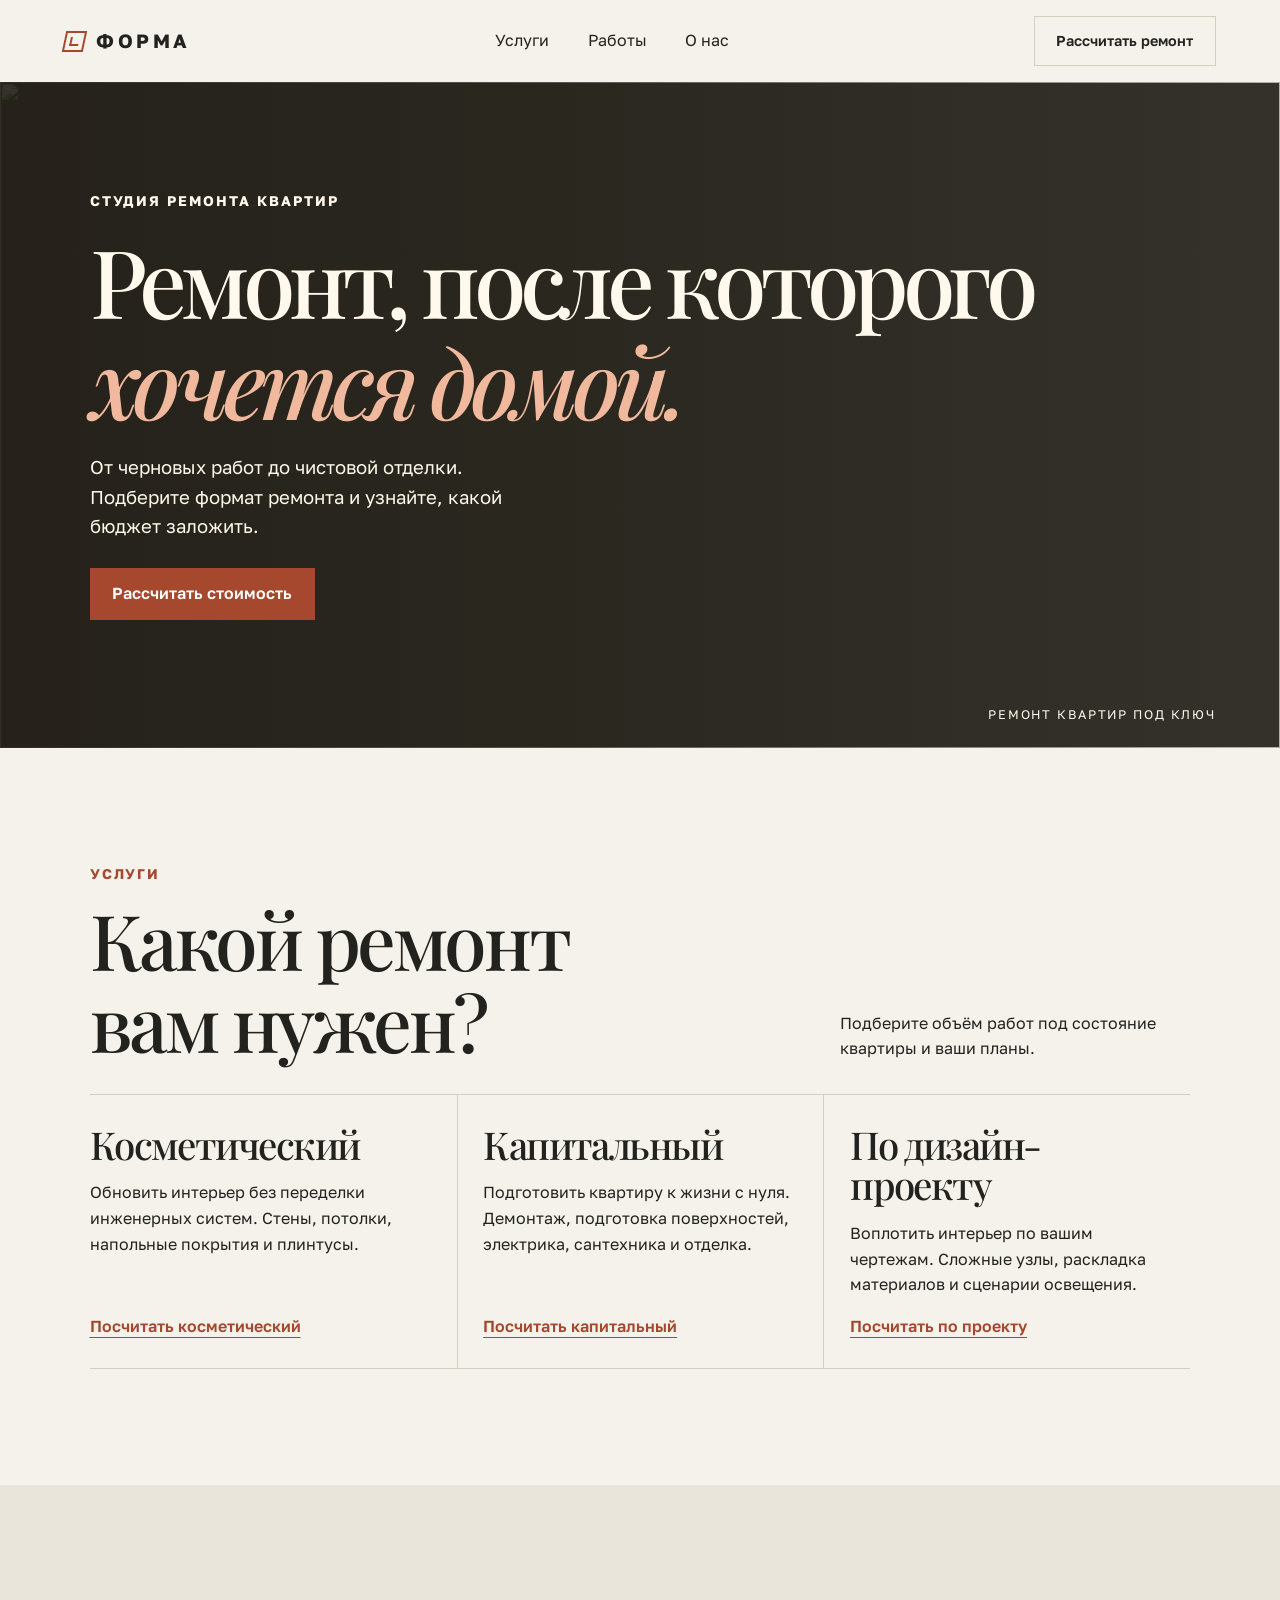
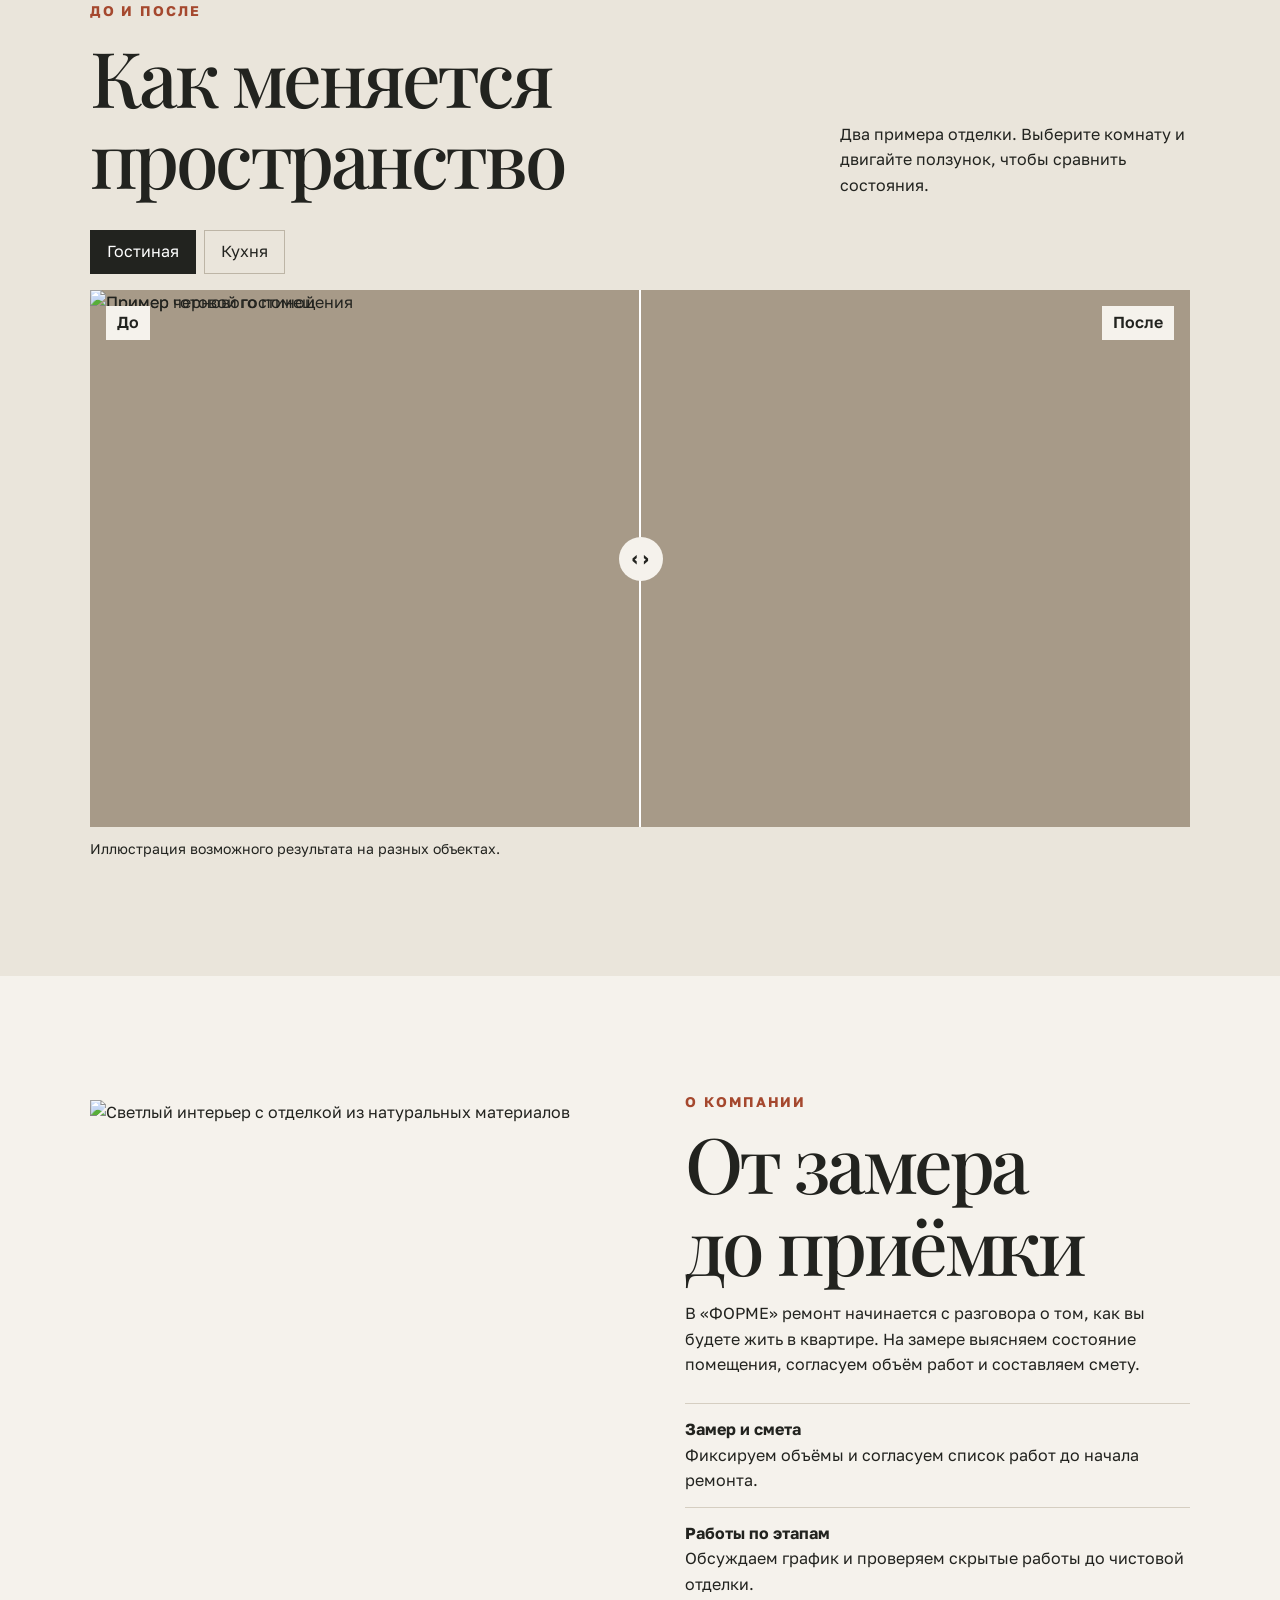
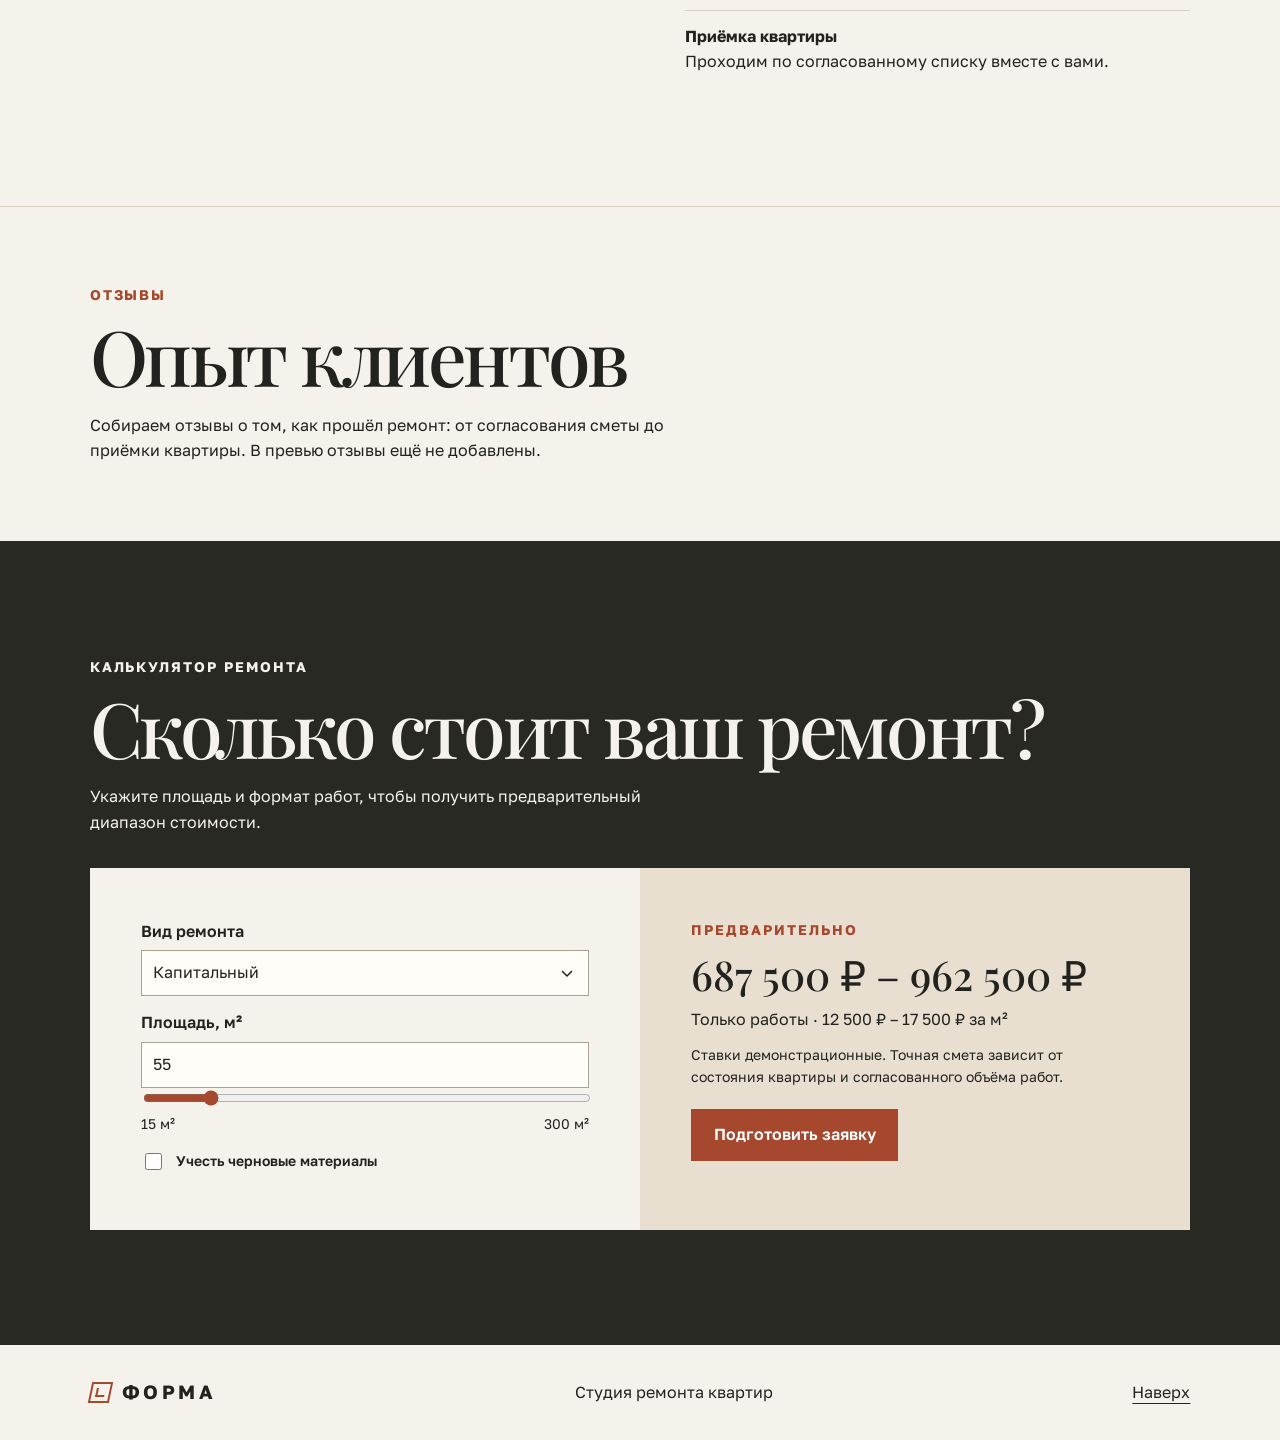
==== forma-remont/index.html @ f3035830 "Add Forma apartment renovation website" ====
<!doctype html>
<html lang="ru">
<head>
<meta charset="utf-8">
<meta name="viewport" content="width=device-width, initial-scale=1">
<meta name="description" content="Ремонт квартир под ключ. Выберите формат работ и рассчитайте предварительный бюджет по площади квартиры.">
<title>ФОРМА — ремонт квартир под ключ</title>
<link rel="stylesheet" href="https://fonts.googleapis.com/css2?family=Golos+Text:wght@400;500;600;700&family=Playfair+Display:ital,wght@0,500;0,600;1,500&display=swap">
<link rel="stylesheet" href="style.css">
<script src="app.js" defer></script>
</head>
<body>
<header id="top"><a class="brand" href="#top"><span class="mark" aria-hidden="true"></span>ФОРМА</a><nav aria-label="Разделы сайта"><a href="#services">Услуги</a><a href="#projects">Работы</a><a href="#about">О нас</a></nav><a class="outline" href="#estimate">Рассчитать ремонт</a></header>
<main>
<section class="hero" aria-labelledby="hero-title">
  <img src="https://images.unsplash.com/photo-1600210492486-724fe5c67fb0?auto=format&fit=crop&w=2000&q=85" alt="" fetchpriority="high">
  <div class="hero-content"><p class="eyebrow">Студия ремонта квартир</p><h1 id="hero-title">Ремонт, после которого<br> <em>хочется домой.</em></h1><p>От черновых работ до чистовой отделки. Подберите формат ремонта и узнайте, какой бюджет заложить.</p><a class="button" href="#estimate">Рассчитать стоимость</a></div>
  <span class="hero-foot">РЕМОНТ КВАРТИР ПОД КЛЮЧ</span>
</section>
<section id="services" class="section wrap">
  <p class="eyebrow accent">Услуги</p><div class="section-title"><h2>Какой ремонт<br> вам нужен?</h2><p>Подберите объём работ под состояние квартиры и ваши планы.</p></div>
  <div class="services">
    <article><h3>Косметический</h3><p>Обновить интерьер без переделки инженерных систем. Стены, потолки, напольные покрытия и плинтусы.</p><a href="#estimate" data-type="cosmetic">Посчитать косметический</a></article>
    <article><h3>Капитальный</h3><p>Подготовить квартиру к жизни с нуля. Демонтаж, подготовка поверхностей, электрика, сантехника и отделка.</p><a href="#estimate" data-type="capital">Посчитать капитальный</a></article>
    <article><h3>По дизайн-проекту</h3><p>Воплотить интерьер по вашим чертежам. Сложные узлы, раскладка материалов и сценарии освещения.</p><a href="#estimate" data-type="design">Посчитать по проекту</a></article>
  </div>
</section>
<section id="projects" class="section project-section">
  <div class="wrap"><p class="eyebrow accent">До и после</p><div class="section-title"><h2>Как меняется<br> пространство</h2><p>Два примера отделки. Выберите комнату и двигайте ползунок, чтобы сравнить состояния.</p></div>
  <div class="tabs" role="group" aria-label="Выбор комнаты"><button type="button" data-project="0" aria-pressed="true">Гостиная</button><button type="button" data-project="1" aria-pressed="false">Кухня</button></div>
  <div class="comparison" id="comparison">
    <img id="after" alt="Пример готовой гостиной" loading="lazy" src="https://images.unsplash.com/photo-1600210492486-724fe5c67fb0?auto=format&fit=crop&w=1600&q=85">
    <img id="before" alt="Пример чернового помещения" loading="lazy" src="https://decai.ai/images/homeDesign/compare/functionsBrief/img_interior_1_before.webp">
    <span class="before-tag" aria-hidden="true">До</span><span class="after-tag" aria-hidden="true">После</span><span class="divider" aria-hidden="true"><b>‹ ›</b></span>
    <input id="split" type="range" min="0" max="100" value="50" aria-label="Доля изображения до ремонта">
  </div>
  <p class="caption">Иллюстрация возможного результата на разных объектах.</p></div>
</section>
<section id="about" class="section wrap about">
  <img loading="lazy" src="https://images.unsplash.com/photo-1600566753086-00f18fb6b3ea?auto=format&fit=crop&w=1100&q=85" alt="Светлый интерьер с отделкой из натуральных материалов">
  <div><p class="eyebrow accent">О компании</p><h2>От замера<br> до приёмки</h2><p>В «ФОРМЕ» ремонт начинается с разговора о том, как вы будете жить в квартире. На замере выясняем состояние помещения, согласуем объём работ и составляем смету.</p>
  <dl><dt>Замер и смета</dt><dd>Фиксируем объёмы и согласуем список работ до начала ремонта.</dd><dt>Работы по этапам</dt><dd>Обсуждаем график и проверяем скрытые работы до чистовой отделки.</dd><dt>Приёмка квартиры</dt><dd>Проходим по согласованному списку вместе с вами.</dd></dl></div>
</section>
<section id="reviews" class="section reviews"><div class="wrap"><p class="eyebrow accent">Отзывы</p><h2>Опыт клиентов</h2><p>Собираем отзывы о том, как прошёл ремонт: от согласования сметы до приёмки квартиры. В превью отзывы ещё не добавлены.</p></div></section>
<section id="estimate" class="section estimate"><div class="wrap"><p class="eyebrow">Калькулятор ремонта</p><h2>Сколько стоит ваш ремонт?</h2><p class="estimate-intro">Укажите площадь и формат работ, чтобы получить предварительный диапазон стоимости.</p>
<div class="calc"><form id="calculator"><label for="kind">Вид ремонта</label><select id="kind"><option value="cosmetic">Косметический</option><option value="capital" selected>Капитальный</option><option value="design">По дизайн-проекту</option></select>
<label for="area">Площадь, м²</label><input id="area" type="number" min="15" max="300" value="55" required>
<input id="area-range" type="range" min="15" max="300" value="55" aria-label="Площадь квартиры в квадратных метрах"><span class="bounds"><span>15 м²</span><span>300 м²</span></span>
<label class="check"><input id="materials" type="checkbox"> Учесть черновые материалы</label></form>
<div class="total"><p class="eyebrow accent">Предварительно</p><output id="price" for="kind area materials" aria-live="polite"></output><p id="breakdown"></p><p class="caption">Ставки демонстрационные. Точная смета зависит от состояния квартиры и согласованного объёма работ.</p><button class="button" id="enquiry" type="button">Подготовить заявку</button></div></div>
</div></section>
</main>
<footer class="wrap"><a class="brand" href="#top"><span class="mark" aria-hidden="true"></span>ФОРМА</a><span>Студия ремонта квартир</span><a href="#top">Наверх</a></footer>
<dialog id="lead"><form id="lead-form"><button type="button" class="close" aria-label="Закрыть">×</button><h2>Заявка на замер</h2><p id="lead-summary"></p><p>В превью заявку можно скачать. Данные останутся у вас.</p><label for="name">Ваше имя</label><input id="name" autocomplete="name" required maxlength="80"><label for="phone">Телефон</label><input id="phone" type="tel" autocomplete="tel" required maxlength="30"><button class="button" type="submit">Скачать заявку</button><p id="lead-status" role="status"></p></form></dialog>
</body>
</html>
---- forma-remont/style.css ----
:root{--paper:#f5f2ec;--ink:#22231f;--rust:#a5482e;--line:#d5cec1;--serif:"Playfair Display",Georgia,serif;--sans:"Golos Text",Arial,sans-serif}
*,*::before,*::after{box-sizing:border-box}
html{scroll-behavior:smooth}
body{margin:0;background:var(--paper);color:var(--ink);font:1rem/1.6 var(--sans)}
a{color:inherit;text-underline-offset:.32em}
button,input,select{font:inherit}
button,select,input[type=range],input[type=checkbox]{cursor:pointer}
:focus-visible{outline:3px solid #ad5836;outline-offset:4px}
img{display:block;width:100%;object-fit:cover}
p,h1,h2,h3{margin:0}
h1,h2,h3{font-family:var(--serif);font-weight:500;line-height:1.06}
h2{font-size:clamp(2.6rem,6vw,5.8rem);letter-spacing:-.045em}
h3{font-size:clamp(1.65rem,3vw,2.45rem);letter-spacing:-.04em}
header{min-height:82px;display:flex;align-items:center;justify-content:space-between;gap:24px;padding:12px 5vw}
header nav{display:flex;gap:clamp(16px,3vw,48px)}
header a{text-decoration:none}
header nav a:hover,footer a:hover{color:var(--rust)}
.brand{display:inline-flex;align-items:center;gap:.7rem;text-decoration:none;letter-spacing:.18em;font-weight:700;font-size:1.2rem}
.mark{width:21px;height:21px;display:inline-block;border:2px solid var(--rust);transform:skew(-12deg);position:relative}
.mark::after{content:"";position:absolute;inset:4px;border-left:2px solid var(--rust);border-bottom:2px solid var(--rust)}
.button,.outline{display:inline-flex;justify-content:center;align-items:center;min-height:48px;padding:.75rem 1.35rem;font-weight:600;text-decoration:none;border:1px solid transparent;text-align:center;transition:background .16s ease-out,color .16s ease-out}
.outline{border-color:var(--line);font-size:.9rem}
.outline:hover{background:#e9e2d6}
.button{background:var(--rust);color:white}
.button:hover{background:#853822}
.button:disabled{opacity:.55;cursor:default}
.hero{position:relative;isolation:isolate;min-height:clamp(540px,74svh,800px);display:grid;align-items:center;color:#fff8ec;background:#35342c;padding:70px 7vw 90px}
.hero img,.hero::after{position:absolute;inset:0;width:100%;height:100%;z-index:-2}
.hero img{object-position:center 54%}
.hero::after{content:"";z-index:-1;background:linear-gradient(90deg,#242019e8,#252119ad 43%,#2521191a 100%)}
.hero h1{font-size:clamp(3.2rem,7.4vw,7.7rem);letter-spacing:-.065em;margin:.19em 0 .23em}
.hero h1 em{color:#f0b89c;font-weight:500}
.hero-content>p:not(.eyebrow){max-width:450px;font-size:clamp(1rem,1.45vw,1.25rem)}
.hero .button{margin-top:1.65rem}
.hero-foot{position:absolute;bottom:23px;right:5vw;font-size:.78rem;letter-spacing:.15em}
.eyebrow{font-size:.875rem;font-weight:700;letter-spacing:.14em;text-transform:uppercase}
.accent{color:var(--rust)}
.wrap{width:min(86%,1320px);margin-inline:auto}
.section{padding-block:clamp(65px,9vw,140px)}
.section-title{display:grid;grid-template-columns:1.5fr 1fr;align-items:end;gap:24px;margin:.85rem 0 2rem}
.section-title>p{max-width:350px;justify-self:end}
.services{display:grid;grid-template-columns:repeat(3,1fr);border-top:1px solid var(--line);border-bottom:1px solid var(--line)}
.services article{display:flex;flex-direction:column;gap:1rem;padding:1.8rem clamp(0px,2vw,30px)}
.services article:first-child{padding-left:0}
.services article+article{border-left:1px solid var(--line)}
.services a{margin-top:auto;color:var(--rust);font-weight:600}
.project-section{background:#eae5db}
.tabs{display:flex;gap:.5rem;margin-bottom:1rem}
.tabs button{border:1px solid #bdb5a6;background:transparent;padding:.5rem 1rem;color:var(--ink)}
.tabs button[aria-pressed=true]{color:white;background:var(--ink);border-color:var(--ink)}
.comparison{--split:50%;position:relative;isolation:isolate;overflow:hidden;aspect-ratio:2.05;background:#a79a88;touch-action:pan-y}
.comparison:focus-within{outline:3px solid var(--rust);outline-offset:4px}
.comparison img{position:absolute;inset:0;height:100%}
#before{clip-path:inset(0 calc(100% - var(--split)) 0 0)}
.before-tag,.after-tag{position:absolute;top:1rem;padding:.25rem .7rem;background:var(--paper);font-weight:600}
.before-tag{left:1rem}.after-tag{right:1rem}
.divider{position:absolute;left:var(--split);top:0;bottom:0;width:2px;background:white;transform:translateX(-50%);display:grid;place-items:center}
.divider b{display:grid;place-items:center;width:44px;height:44px;transform:translateX(-50%);margin-left:2px;border-radius:50%;background:var(--paper);font-size:1.2rem}
#split{position:absolute;inset:0;width:100%;height:100%;margin:0;opacity:0;cursor:ew-resize;appearance:none}
#split::-webkit-slider-thumb{appearance:none;width:1px;height:1px}
#split::-moz-range-thumb{width:1px;height:1px;border:0}
.caption{font-size:.875rem;margin-top:.7rem}
.about{display:grid;grid-template-columns:1fr 1fr;align-items:center;gap:clamp(28px,7vw,110px)}
.about img{aspect-ratio:4/4.6}
.about h2,.reviews h2,.estimate h2{margin:.55rem 0 1rem}
dl{margin-top:1.6rem}dt{font-weight:700;padding-top:.8rem;border-top:1px solid var(--line)}dd{margin:0 0 .8rem}
.reviews{padding-block:clamp(48px,6vw,90px);border-top:1px solid var(--line)}
.reviews p:last-child{max-width:600px}
.estimate{color:var(--paper);background:#282923}
.estimate-intro{max-width:560px}
.calc{margin-top:2rem;display:grid;grid-template-columns:1fr 1fr;background:var(--paper);color:var(--ink)}
.calc>*,#lead-form{padding:clamp(20px,4vw,56px)}
.calc .total{background:#e8dfd1}
form label{display:block;font-weight:600;margin:.9rem 0 .35rem}
form label:first-child{margin-top:0}
form input:not([type=range],[type=checkbox]),select{width:100%;min-height:46px;padding:.5rem .7rem;border:1px solid #aaa194;border-radius:0;background:#fffdf8;color:var(--ink)}
select{appearance:none;background:#fffdf8 url("data:image/svg+xml,%3Csvg xmlns='http://www.w3.org/2000/svg' width='16' height='16' viewBox='0 0 16 16'%3E%3Cpath d='m3 6 5 5 5-5' fill='none' stroke='%2322231f' stroke-width='1.5'/%3E%3C/svg%3E") no-repeat right .8rem center}
input[type=range]{width:100%;accent-color:var(--rust)}
input[type=checkbox]{accent-color:var(--rust);width:1.1rem;height:1.1rem}
.bounds,.check{display:flex;justify-content:space-between;gap:.65rem;font-size:.875rem}
.check{justify-content:flex-start;align-items:center}
#price{display:block;font:500 clamp(1.85rem,3.2vw,3.4rem)/1.14 var(--serif);margin:.6rem 0}
.total .button,#lead-form .button{margin-top:1.3rem}
footer{display:flex;align-items:center;justify-content:space-between;gap:1rem;padding-block:2rem}
dialog{width:min(520px,calc(100% - 24px));padding:0;border:0;background:var(--paper);color:var(--ink);max-height:90dvh}
dialog::backdrop{background:#201d19ba}
dialog h2{padding-right:1.5rem;font-size:2.5rem;margin-bottom:.65rem}
.close{position:absolute;top:.55rem;right:.75rem;border:0;background:none;font-size:1.7rem;color:var(--ink)}
#lead-status{margin-top:.6rem}
@media(max-width:740px){
 header{min-height:65px;gap:10px}header nav{display:none}.outline{min-height:42px;padding:.45rem .7rem}
 .hero{min-height:600px}.hero::after{background:linear-gradient(90deg,#242019e6,#25211972)}
 .wrap{width:90%}.section-title,.services,.about,.calc{grid-template-columns:1fr}.section-title>p{justify-self:start}
 .services article,.services article:first-child{padding:1.2rem 0}.services article+article{border-left:0;border-top:1px solid var(--line)}
 .comparison{aspect-ratio:1.25}.about img{aspect-ratio:1.5}footer{flex-wrap:wrap}
}
@media(prefers-reduced-motion:reduce){html{scroll-behavior:auto}*,*::before,*::after{transition:none!important}}
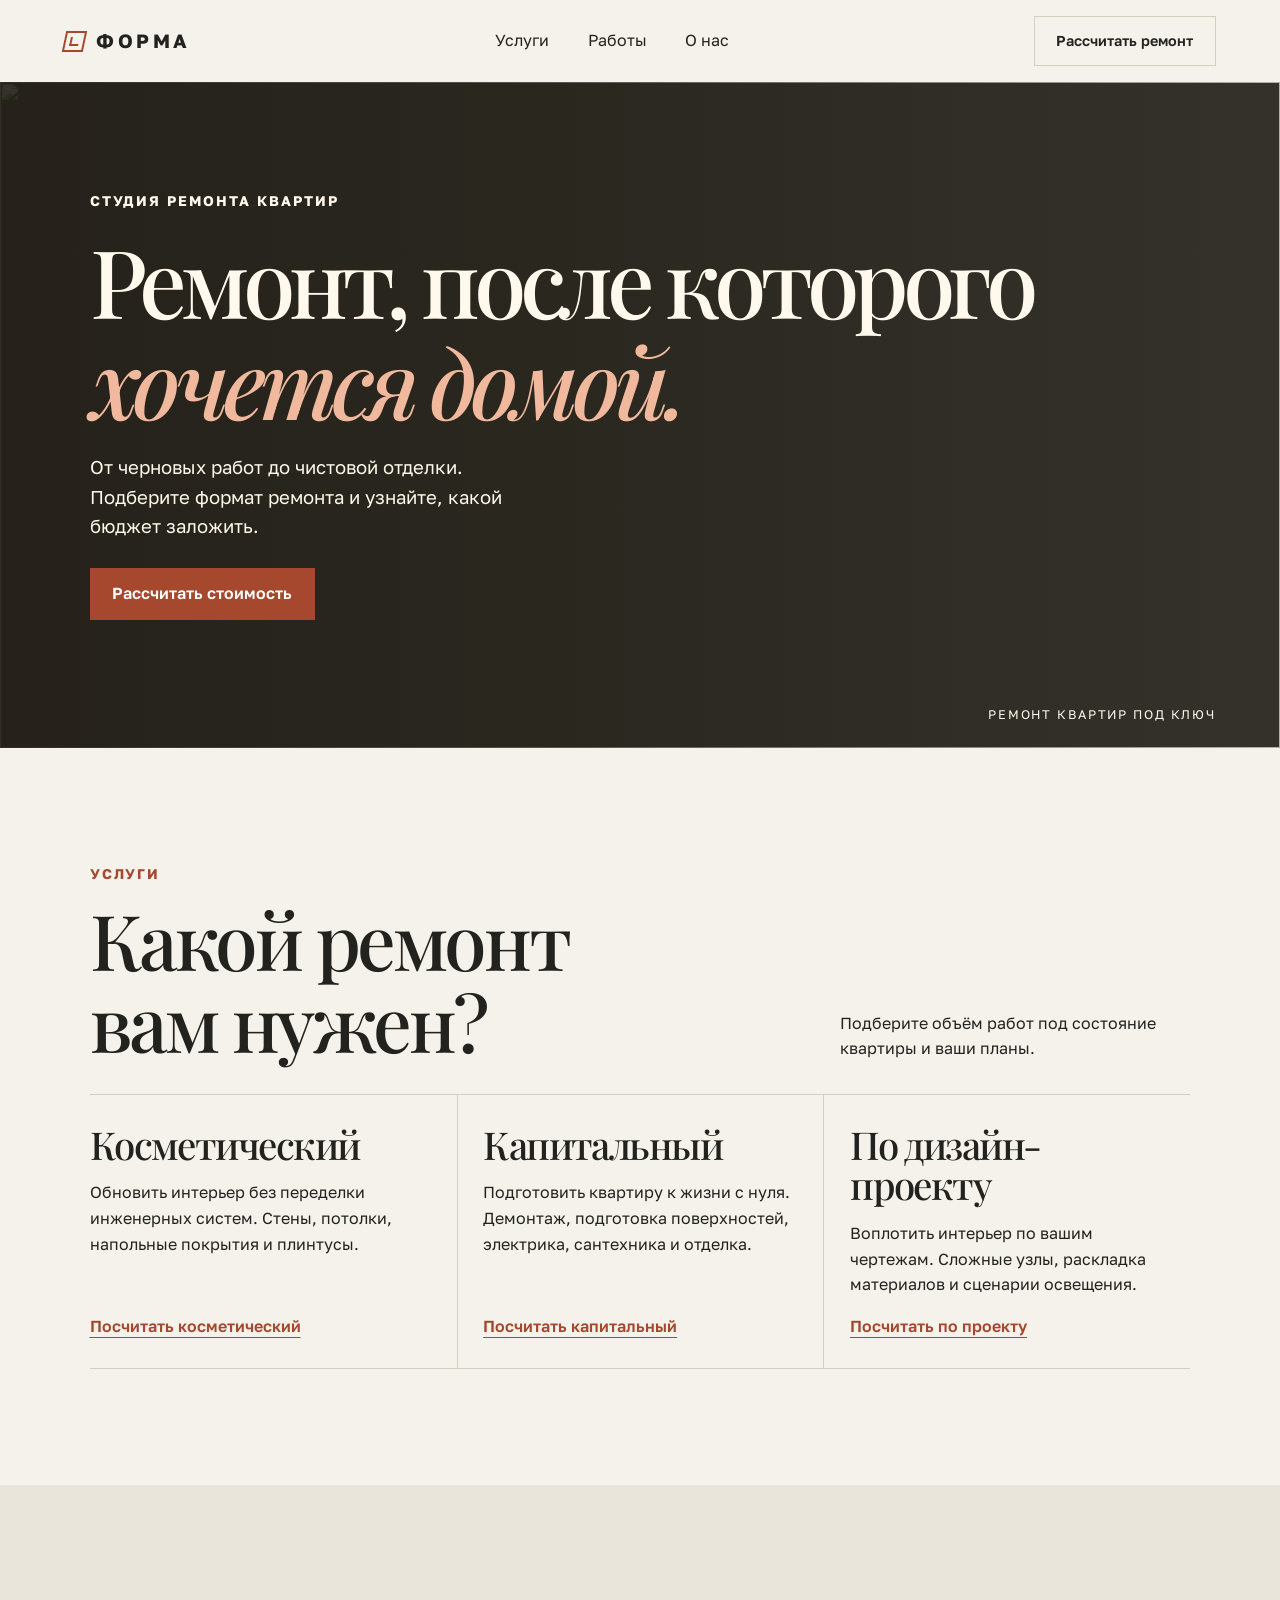
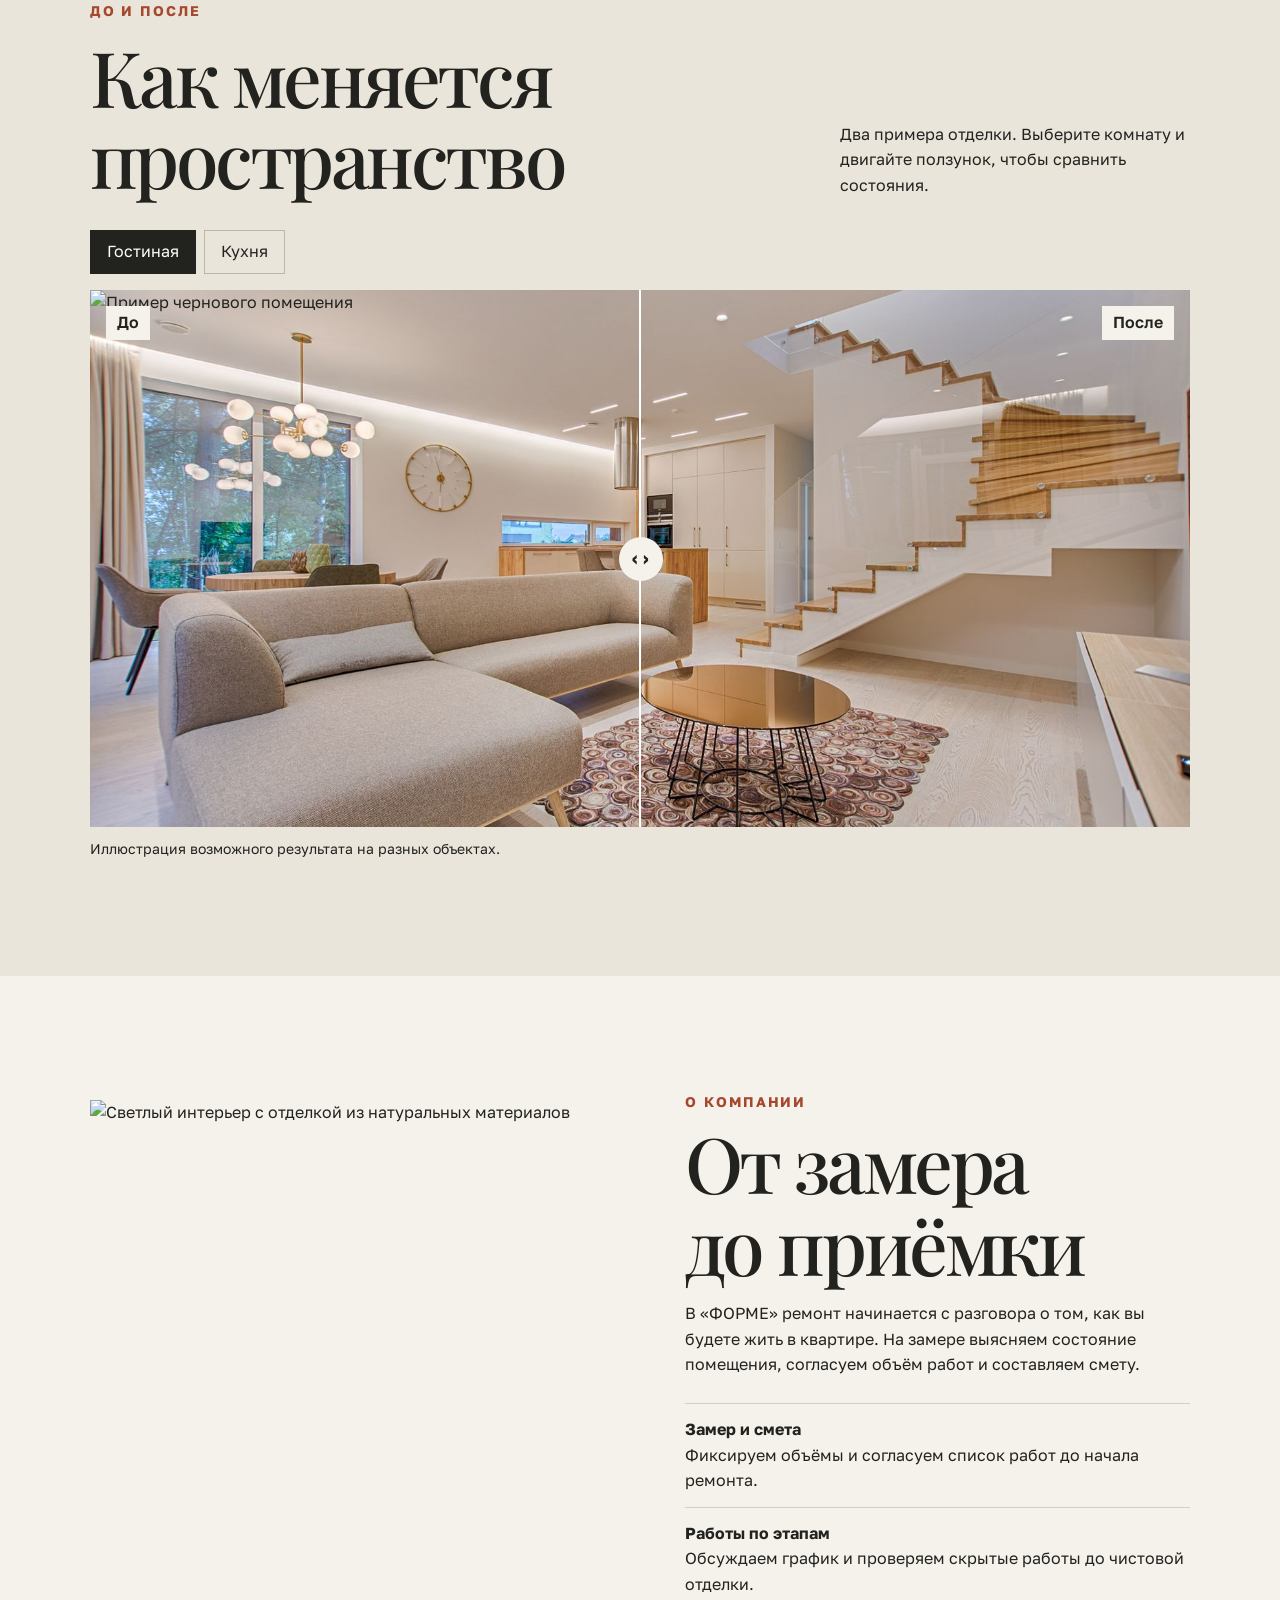
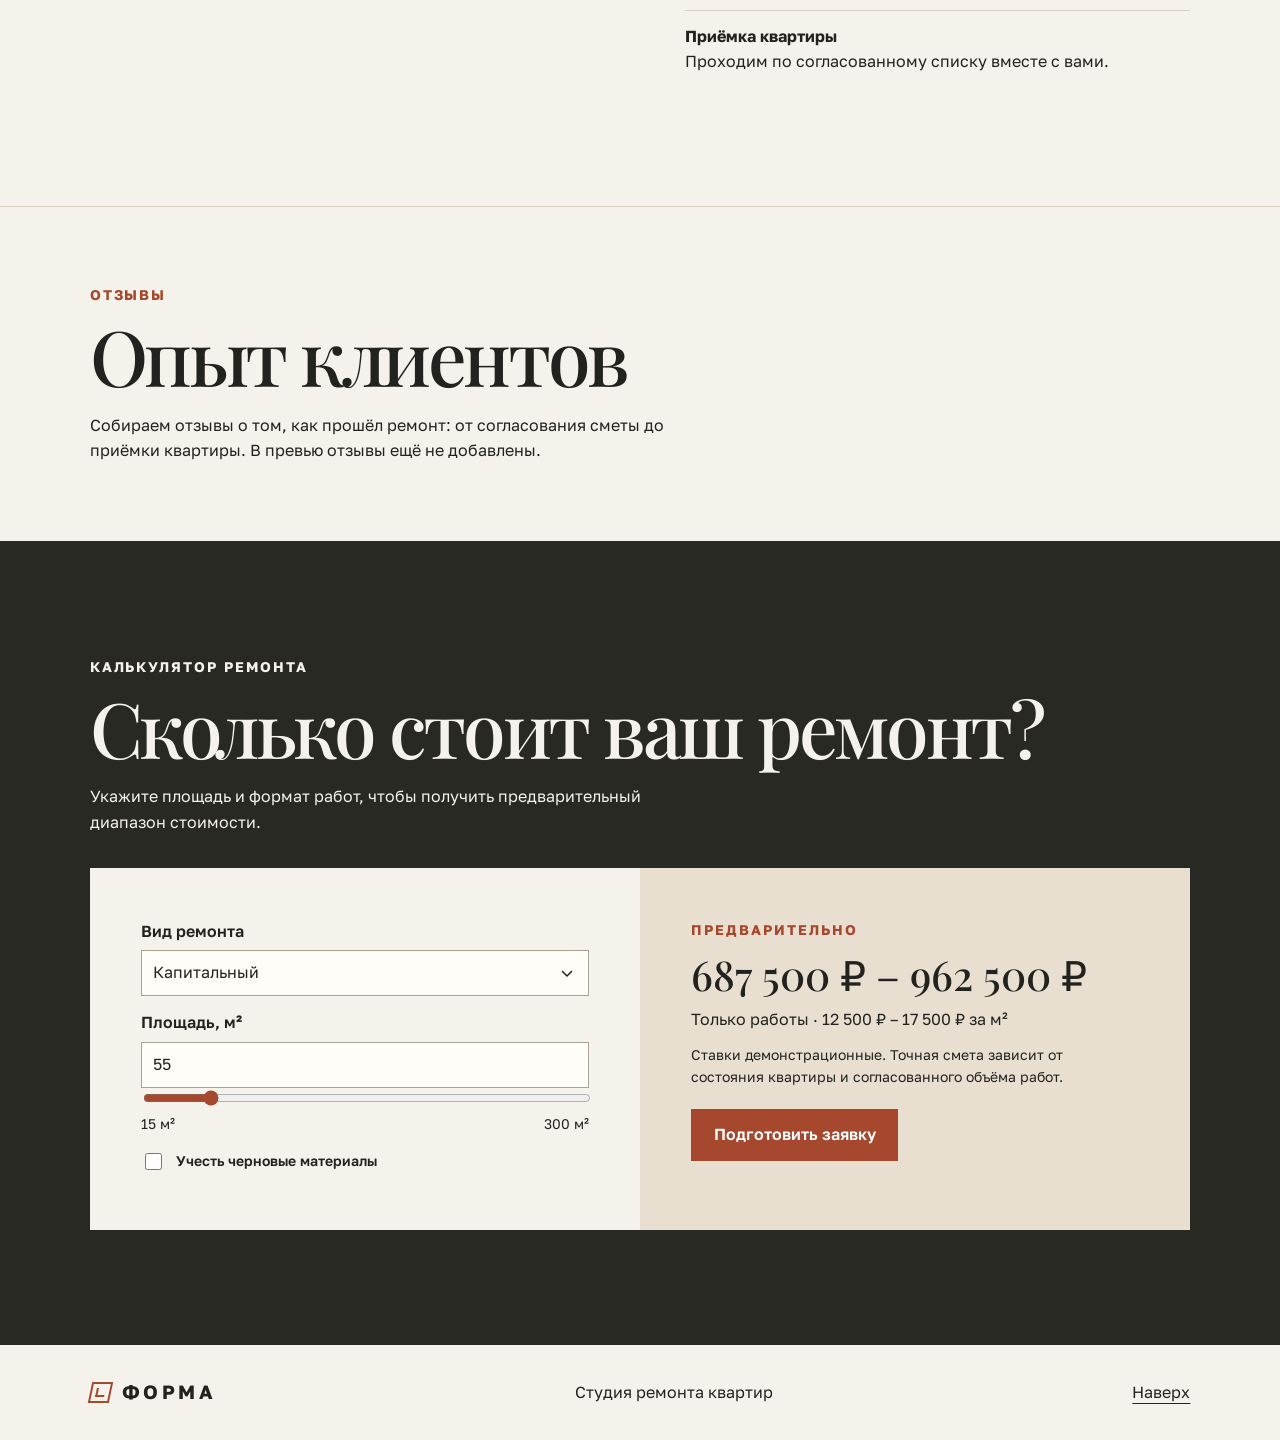
==== commit c35ddc2f: "Bundle after-renovation gallery photos" ====
--- a/forma-remont/index.html
+++ b/forma-remont/index.html
@@ -29,7 +29,7 @@
   <div class="wrap"><p class="eyebrow accent">До и после</p><div class="section-title"><h2>Как меняется<br> пространство</h2><p>Два примера отделки. Выберите комнату и двигайте ползунок, чтобы сравнить состояния.</p></div>
   <div class="tabs" role="group" aria-label="Выбор комнаты"><button type="button" data-project="0" aria-pressed="true">Гостиная</button><button type="button" data-project="1" aria-pressed="false">Кухня</button></div>
   <div class="comparison" id="comparison">
-    <img id="after" alt="Пример готовой гостиной" loading="lazy" src="https://images.unsplash.com/photo-1600210492486-724fe5c67fb0?auto=format&fit=crop&w=1600&q=85">
+    <img id="after" alt="Пример готовой гостиной" loading="lazy" src="./images/living-room-after.jpg">
     <img id="before" alt="Пример чернового помещения" loading="lazy" src="https://decai.ai/images/homeDesign/compare/functionsBrief/img_interior_1_before.webp">
     <span class="before-tag" aria-hidden="true">До</span><span class="after-tag" aria-hidden="true">После</span><span class="divider" aria-hidden="true"><b>‹ ›</b></span>
     <input id="split" type="range" min="0" max="100" value="50" aria-label="Доля изображения до ремонта">
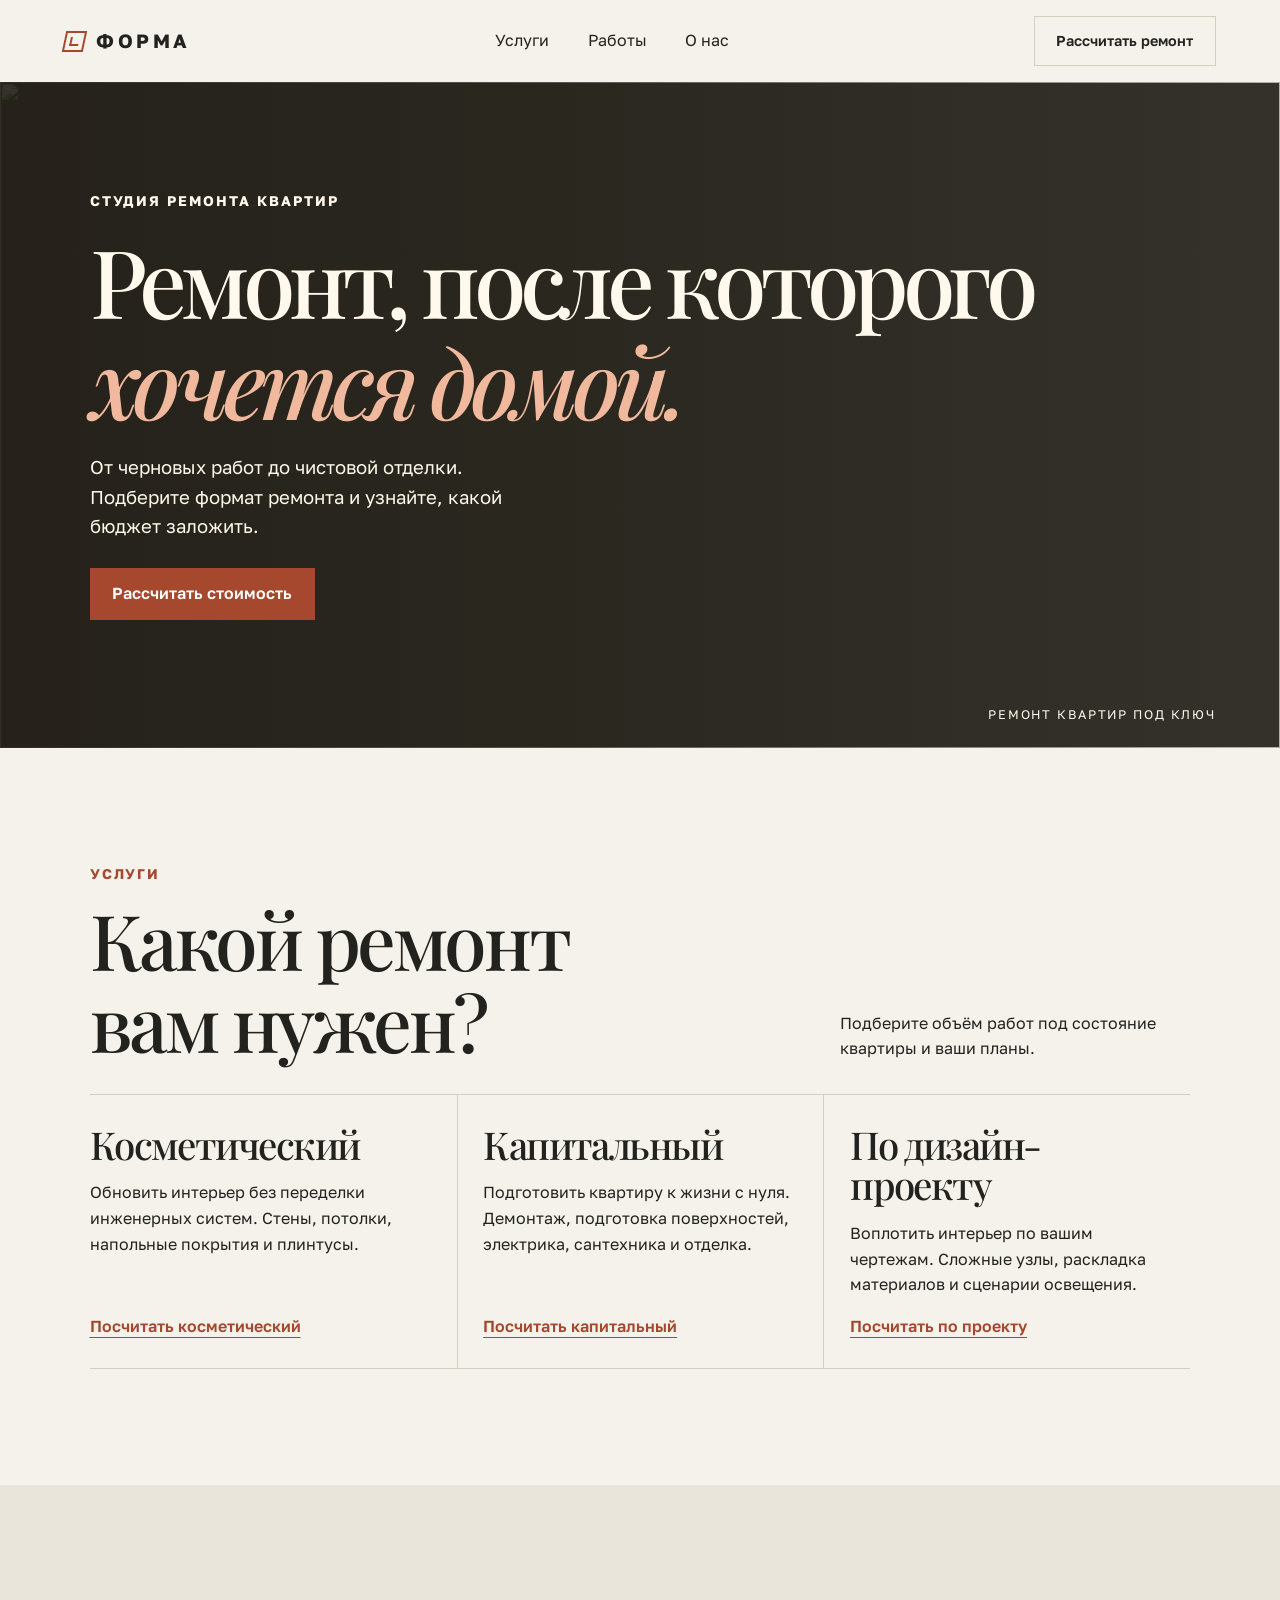
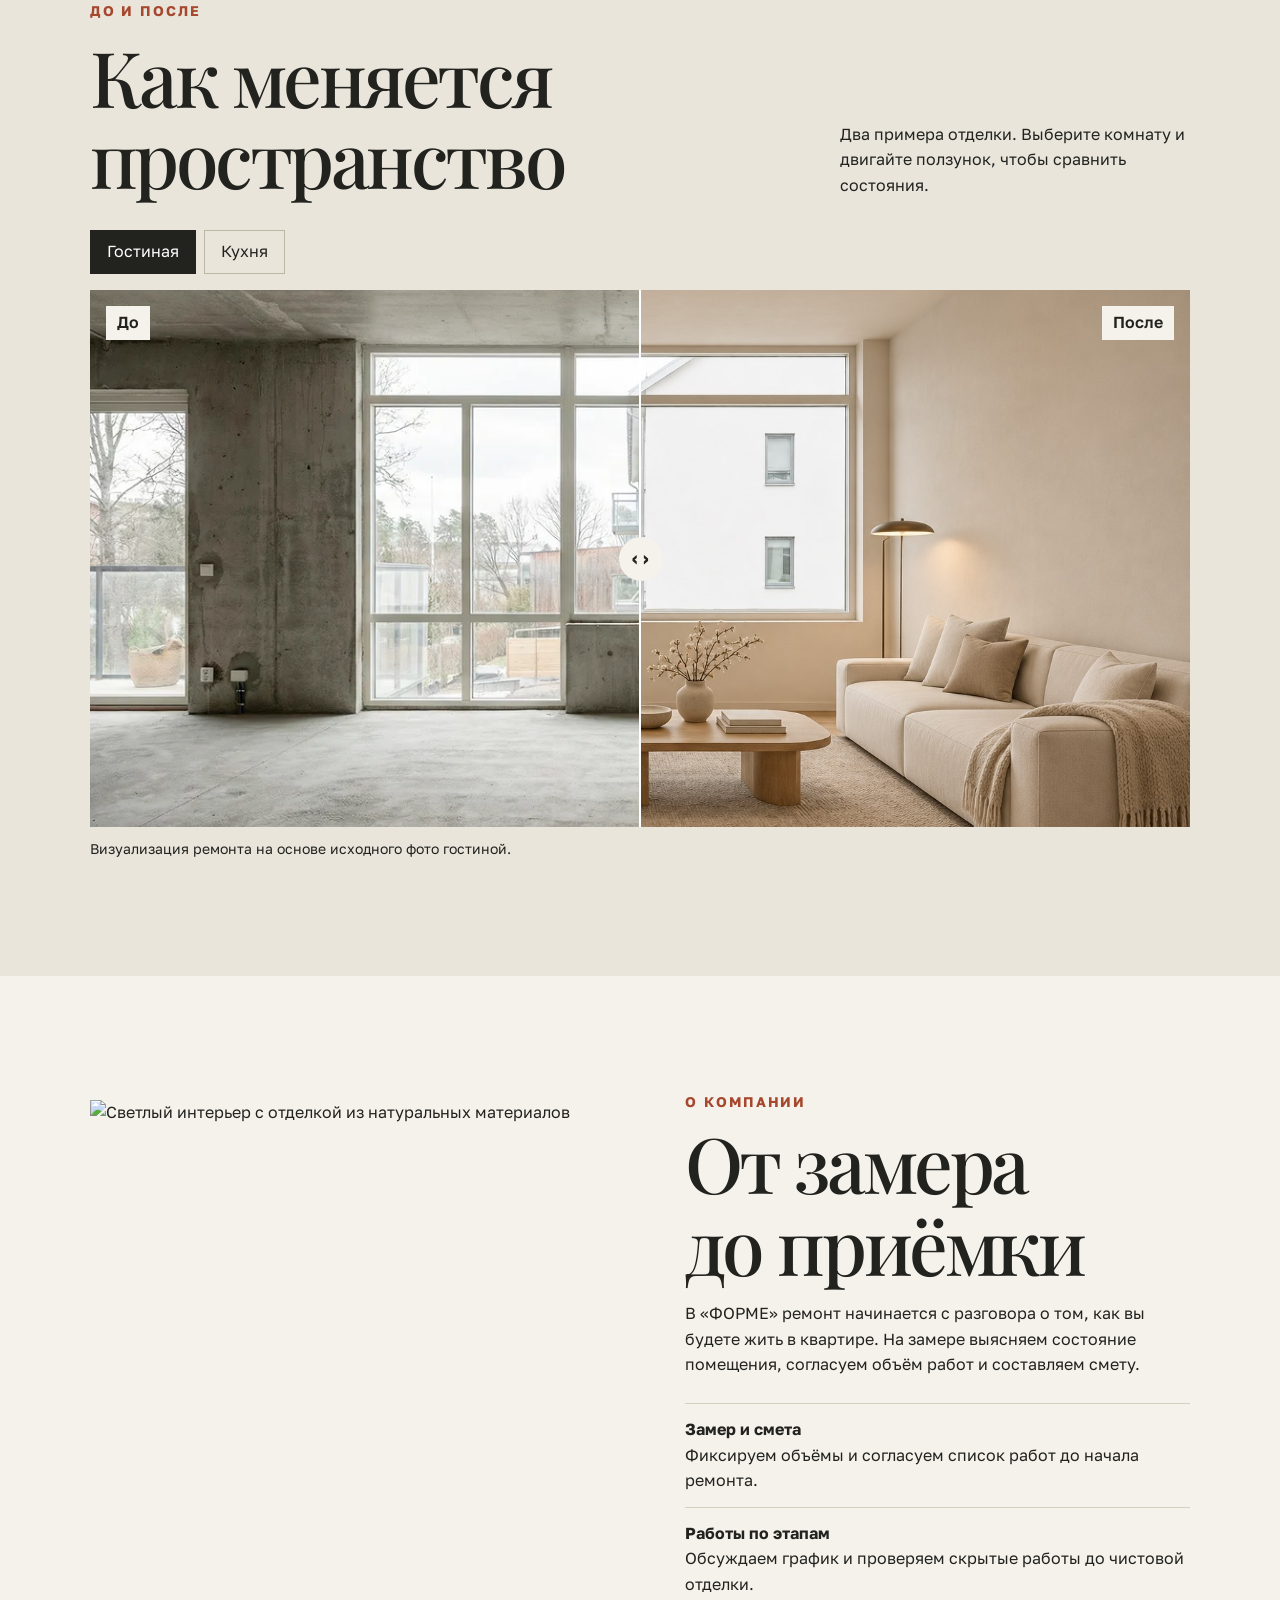
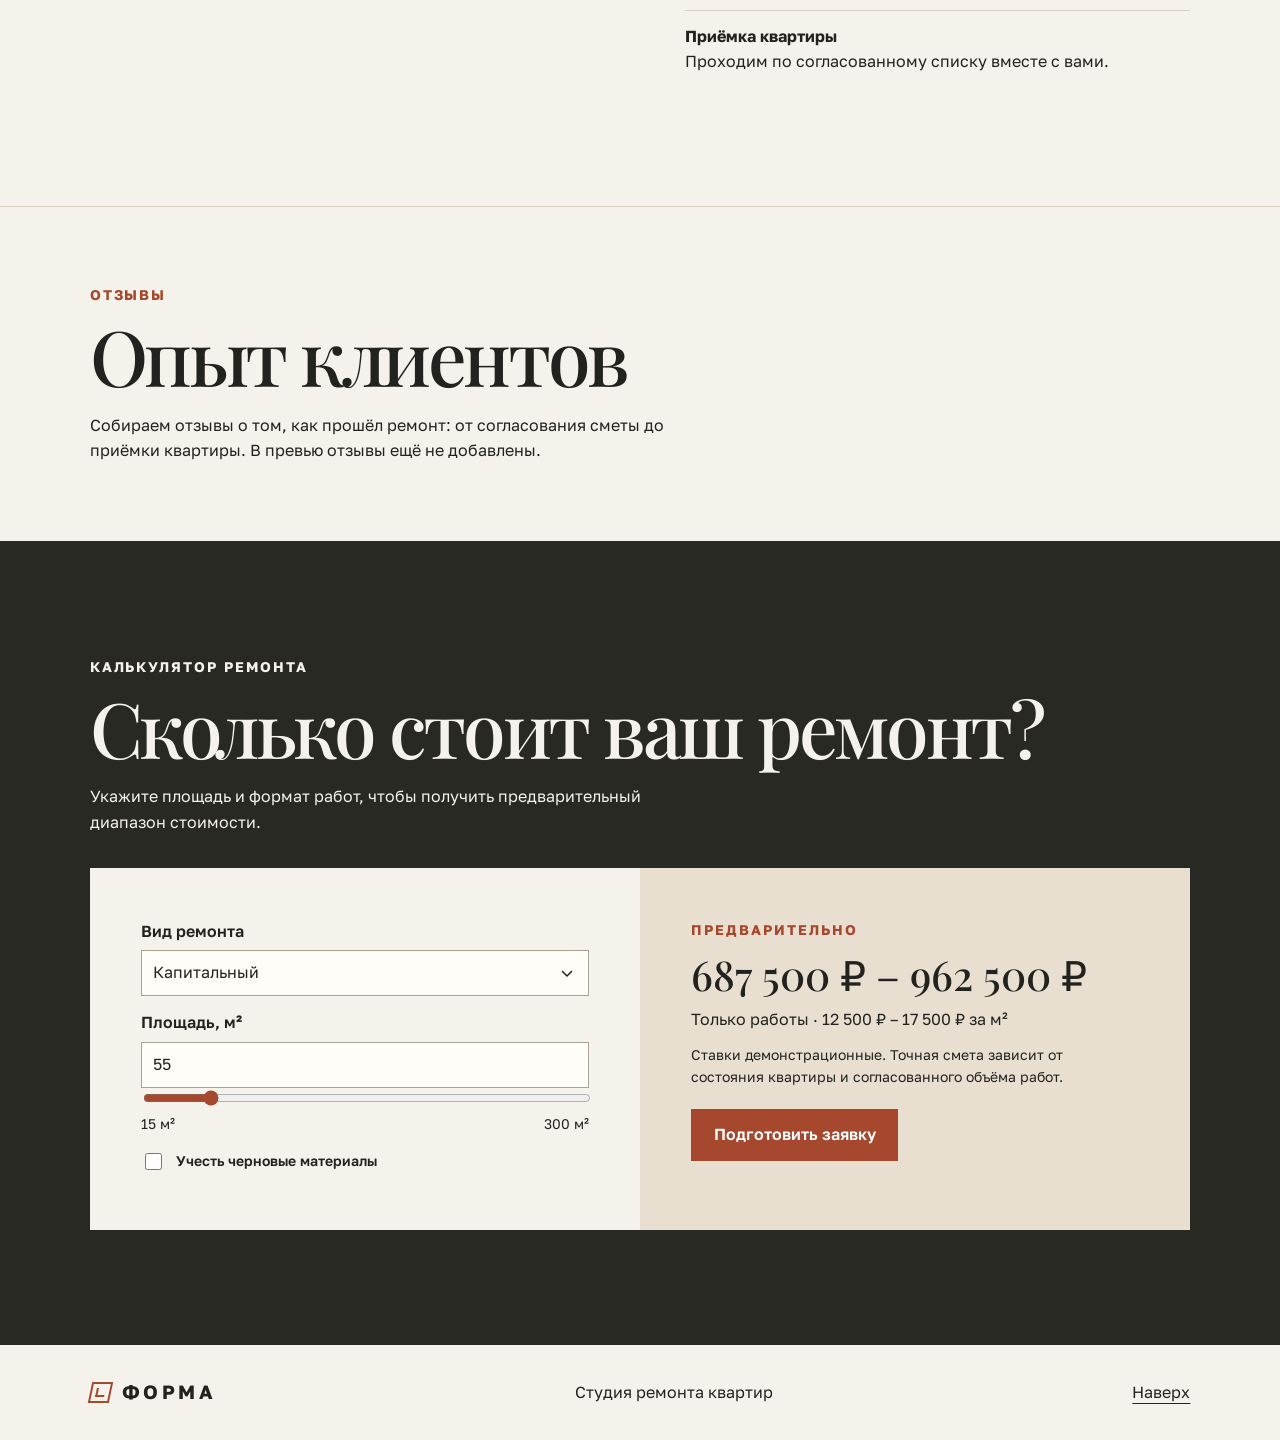
==== commit 022430ad: "Show renovation of the original living room" ====
--- a/forma-remont/index.html
+++ b/forma-remont/index.html
@@ -7,7 +7,7 @@
 <title>ФОРМА — ремонт квартир под ключ</title>
 <link rel="stylesheet" href="https://fonts.googleapis.com/css2?family=Golos+Text:wght@400;500;600;700&family=Playfair+Display:ital,wght@0,500;0,600;1,500&display=swap">
 <link rel="stylesheet" href="style.css">
-<script src="app.js" defer></script>
+<script src="app.js?v=renovated-room" defer></script>
 </head>
 <body>
 <header id="top"><a class="brand" href="#top"><span class="mark" aria-hidden="true"></span>ФОРМА</a><nav aria-label="Разделы сайта"><a href="#services">Услуги</a><a href="#projects">Работы</a><a href="#about">О нас</a></nav><a class="outline" href="#estimate">Рассчитать ремонт</a></header>
@@ -29,12 +29,12 @@
   <div class="wrap"><p class="eyebrow accent">До и после</p><div class="section-title"><h2>Как меняется<br> пространство</h2><p>Два примера отделки. Выберите комнату и двигайте ползунок, чтобы сравнить состояния.</p></div>
   <div class="tabs" role="group" aria-label="Выбор комнаты"><button type="button" data-project="0" aria-pressed="true">Гостиная</button><button type="button" data-project="1" aria-pressed="false">Кухня</button></div>
   <div class="comparison" id="comparison">
-    <img id="after" alt="Пример готовой гостиной" loading="lazy" src="./images/living-room-after.jpg">
-    <img id="before" alt="Пример чернового помещения" loading="lazy" src="https://decai.ai/images/homeDesign/compare/functionsBrief/img_interior_1_before.webp">
+    <img id="after" alt="Пример готовой гостиной" loading="lazy" src="./images/living-room-renovated.jpg">
+    <img id="before" alt="Пример чернового помещения" loading="lazy" src="./images/living-room-before.webp">
     <span class="before-tag" aria-hidden="true">До</span><span class="after-tag" aria-hidden="true">После</span><span class="divider" aria-hidden="true"><b>‹ ›</b></span>
     <input id="split" type="range" min="0" max="100" value="50" aria-label="Доля изображения до ремонта">
   </div>
-  <p class="caption">Иллюстрация возможного результата на разных объектах.</p></div>
+  <p class="caption" id="project-caption">Визуализация ремонта на основе исходного фото гостиной.</p></div>
 </section>
 <section id="about" class="section wrap about">
   <img loading="lazy" src="https://images.unsplash.com/photo-1600566753086-00f18fb6b3ea?auto=format&fit=crop&w=1100&q=85" alt="Светлый интерьер с отделкой из натуральных материалов">
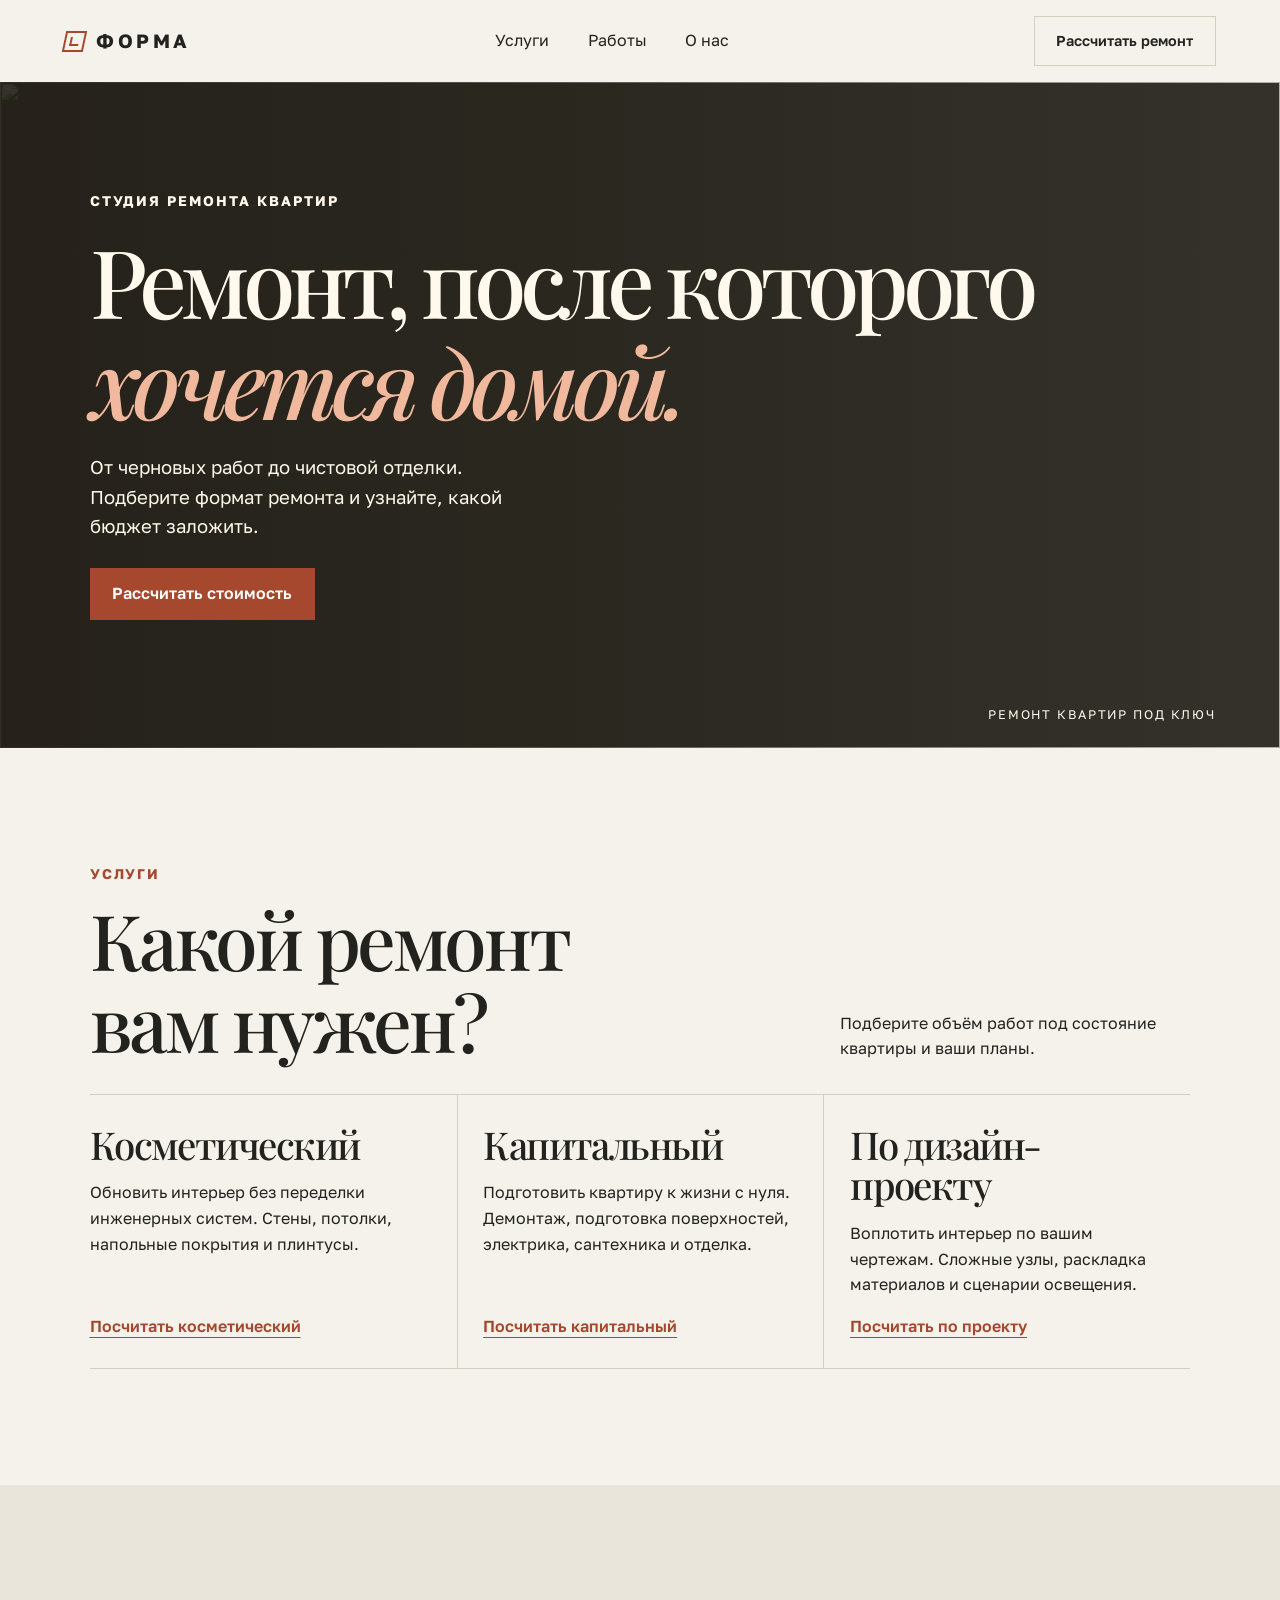
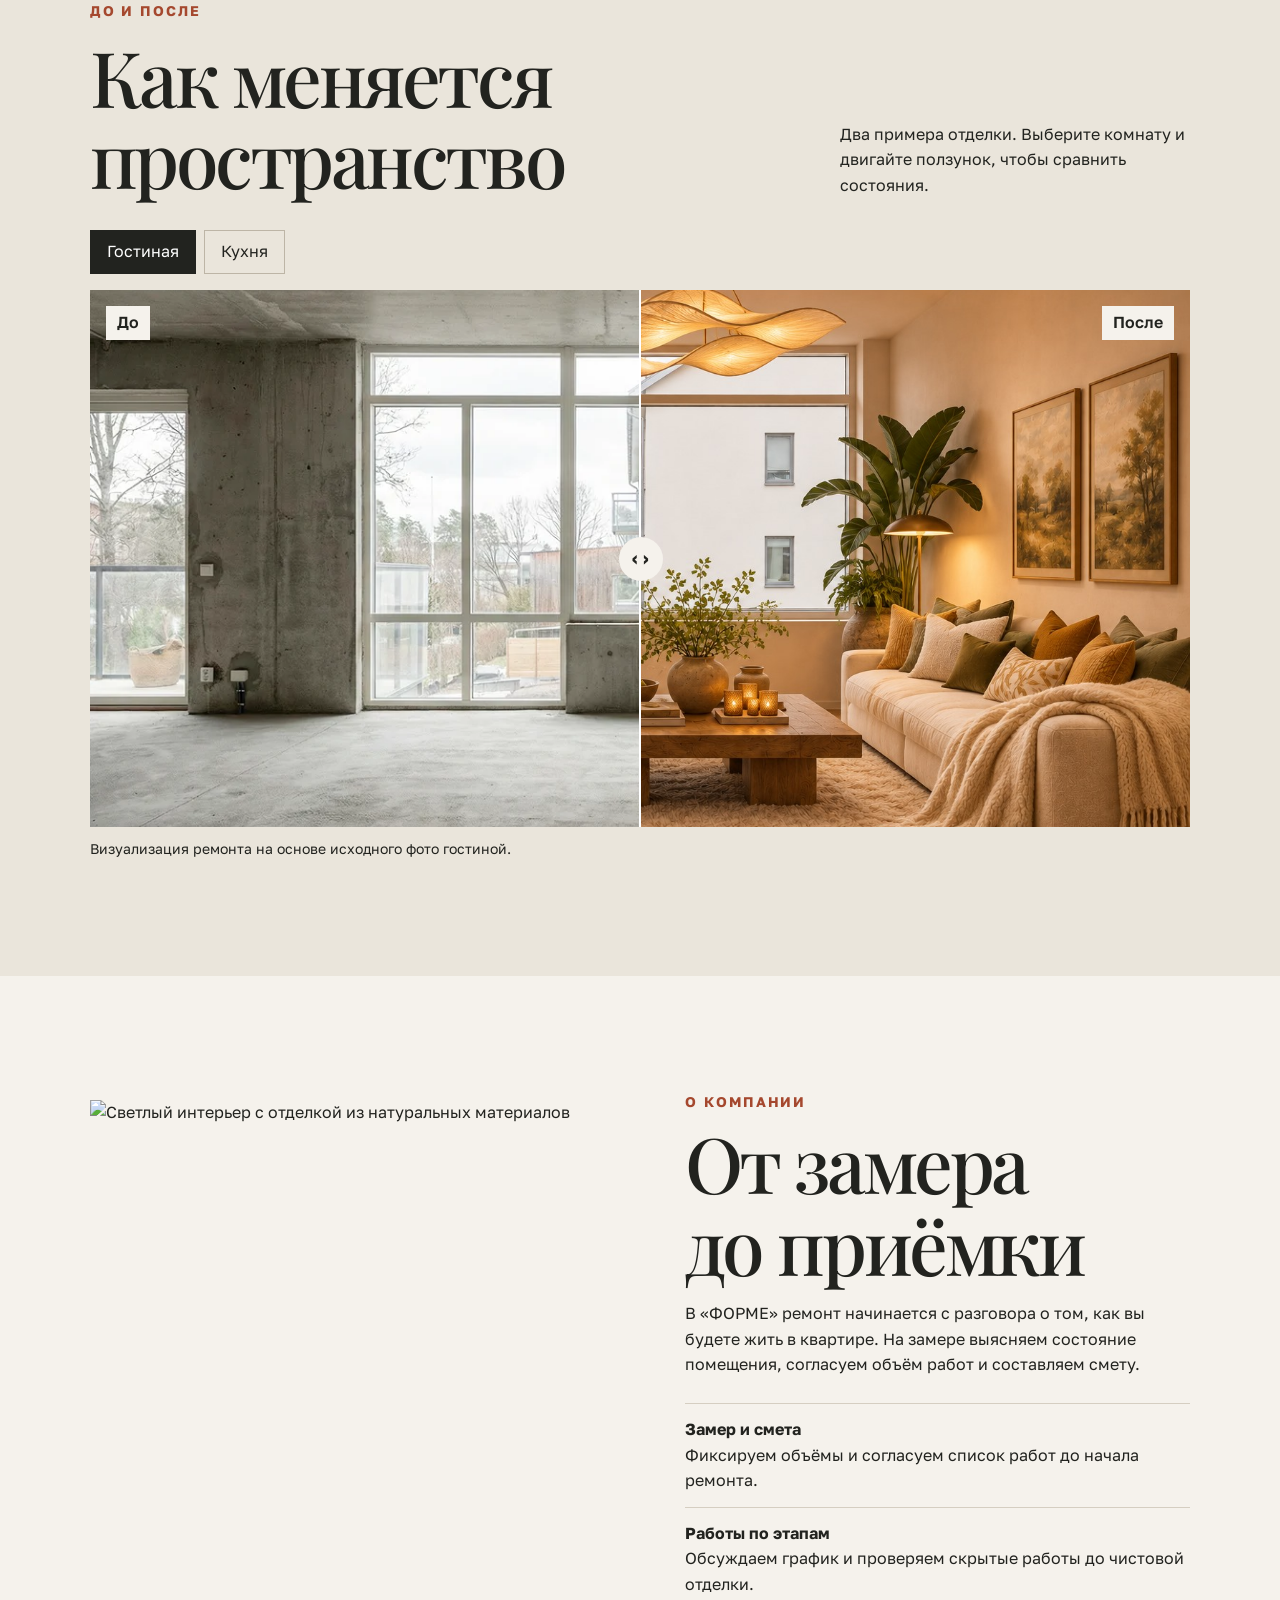
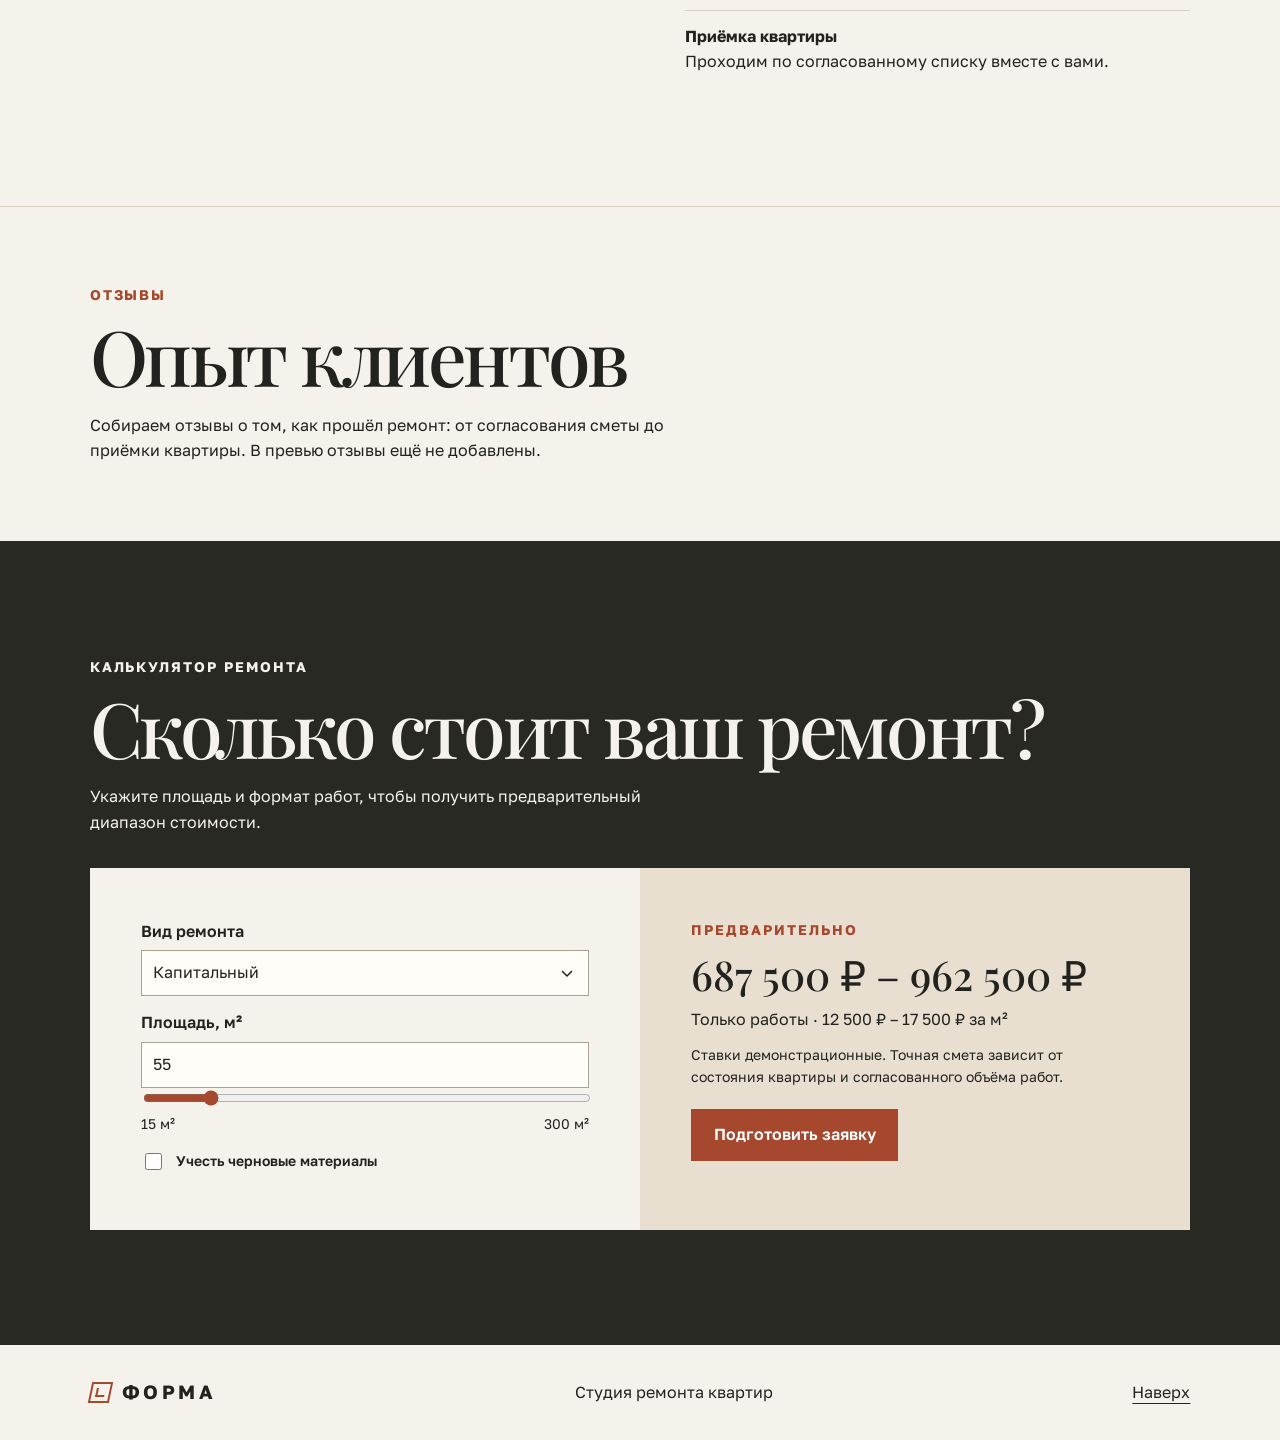
==== commit 202b924e: "Restore kitchen photo and update living room gallery" ====
--- a/forma-remont/index.html
+++ b/forma-remont/index.html
@@ -7,7 +7,7 @@
 <title>ФОРМА — ремонт квартир под ключ</title>
 <link rel="stylesheet" href="https://fonts.googleapis.com/css2?family=Golos+Text:wght@400;500;600;700&family=Playfair+Display:ital,wght@0,500;0,600;1,500&display=swap">
 <link rel="stylesheet" href="style.css">
-<script src="app.js?v=renovated-room" defer></script>
+<script src="app.js?v=evening-gallery" defer></script>
 </head>
 <body>
 <header id="top"><a class="brand" href="#top"><span class="mark" aria-hidden="true"></span>ФОРМА</a><nav aria-label="Разделы сайта"><a href="#services">Услуги</a><a href="#projects">Работы</a><a href="#about">О нас</a></nav><a class="outline" href="#estimate">Рассчитать ремонт</a></header>
@@ -29,7 +29,7 @@
   <div class="wrap"><p class="eyebrow accent">До и после</p><div class="section-title"><h2>Как меняется<br> пространство</h2><p>Два примера отделки. Выберите комнату и двигайте ползунок, чтобы сравнить состояния.</p></div>
   <div class="tabs" role="group" aria-label="Выбор комнаты"><button type="button" data-project="0" aria-pressed="true">Гостиная</button><button type="button" data-project="1" aria-pressed="false">Кухня</button></div>
   <div class="comparison" id="comparison">
-    <img id="after" alt="Пример готовой гостиной" loading="lazy" src="./images/living-room-renovated.jpg">
+    <img id="after" alt="Пример готовой гостиной" loading="lazy" src="./images/living-room-evening.jpg">
     <img id="before" alt="Пример чернового помещения" loading="lazy" src="./images/living-room-before.webp">
     <span class="before-tag" aria-hidden="true">До</span><span class="after-tag" aria-hidden="true">После</span><span class="divider" aria-hidden="true"><b>‹ ›</b></span>
     <input id="split" type="range" min="0" max="100" value="50" aria-label="Доля изображения до ремонта">
